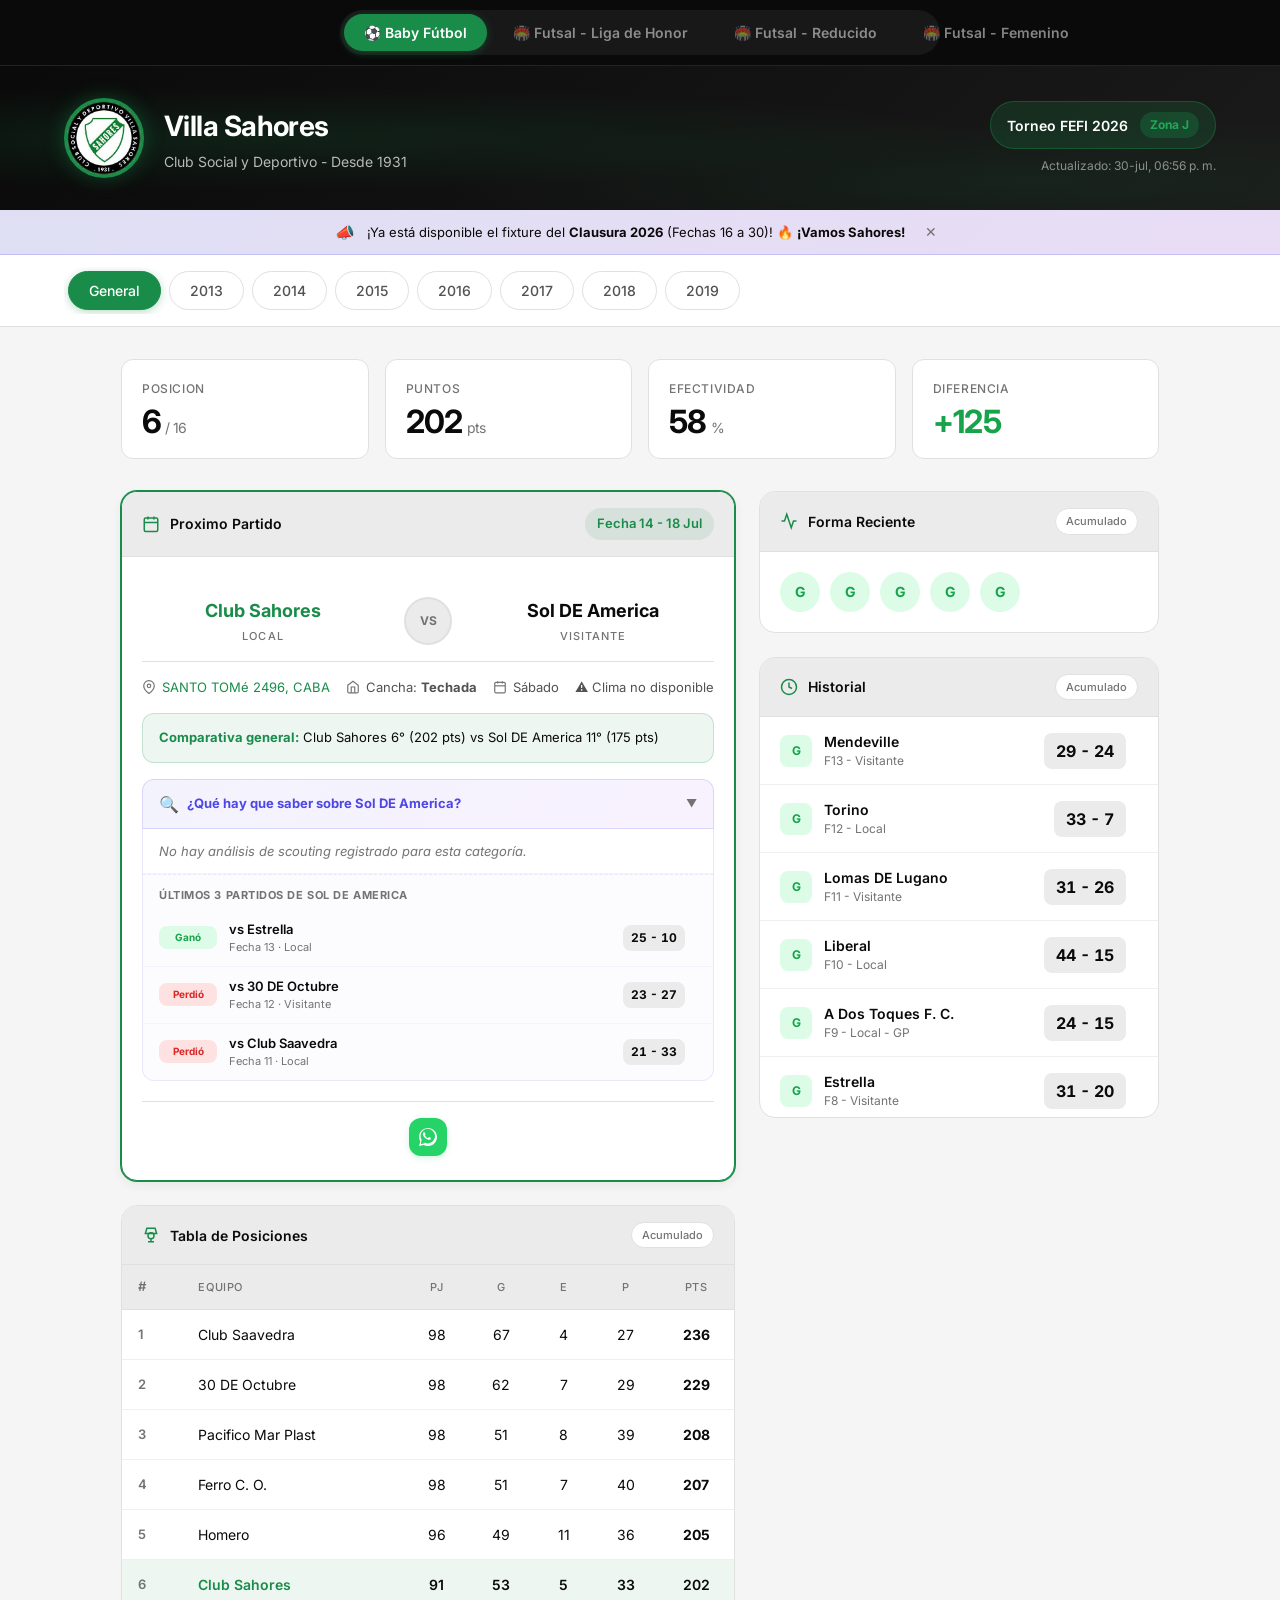
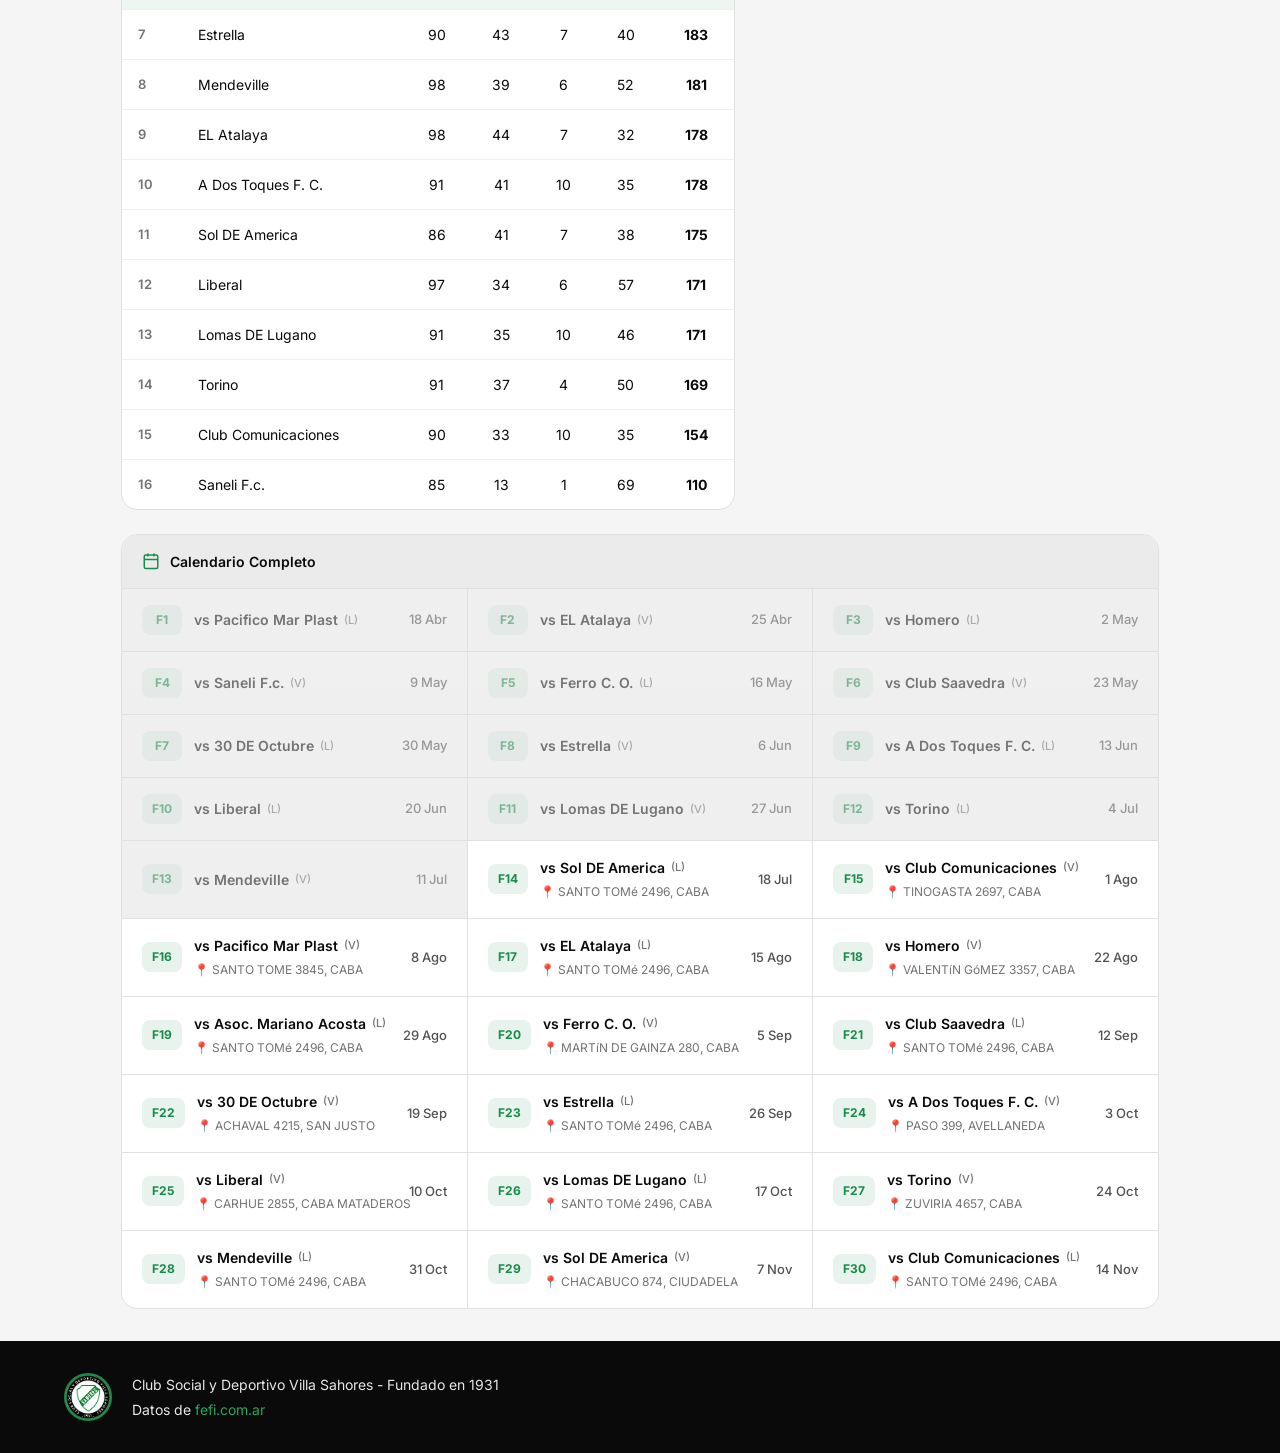
==== web/index.html @ 09b8126e "feat: banner de anuncio de fixture Clausura 2026 para FEFI Baby Futbol" ====
<!DOCTYPE html>
<html lang="es-AR">
<head>
  <meta charset="UTF-8">
  <meta name="viewport" content="width=device-width, initial-scale=1.0, viewport-fit=cover">
  <meta name="theme-color" content="#1a8c4a">
  <meta name="description" content="Dashboard del torneo FEFI 2026 - Club Social y Deportivo Villa Sahores, Zona J">
  <title>Villa Sahores - Dashboard Deportivo</title>

  <!-- PWA Manifest -->
  <link rel="manifest" href="manifest.json">

  <!-- iOS PWA (Apple) -->
  <meta name="apple-mobile-web-app-capable" content="yes">
  <meta name="apple-mobile-web-app-status-bar-style" content="default">
  <meta name="apple-mobile-web-app-title" content="Sahores">
  <link rel="apple-touch-icon" href="images/apple-touch-icon.png">
  <link rel="apple-touch-icon" sizes="180x180" href="images/apple-touch-icon.png">

  <!-- Android / General -->
  <link rel="icon" type="image/png" sizes="192x192" href="images/icon-192.png">
  <link rel="icon" type="image/png" sizes="512x512" href="images/icon-512.png">
  <link rel="shortcut icon" href="images/icon-192.png">

  <link rel="preconnect" href="https://fonts.googleapis.com">
  <link rel="preconnect" href="https://fonts.gstatic.com" crossorigin>
  <link href="https://fonts.googleapis.com/css2?family=Inter:wght@400;500;600;700&display=swap" rel="stylesheet">
  <link rel="stylesheet" href="styles.css">

  <!-- Google tag (gtag.js) -->
  <script async src="https://www.googletagmanager.com/gtag/js?id=G-KBW05P5Q7M"></script>
  <script>
    window.dataLayer = window.dataLayer || [];
    function gtag(){dataLayer.push(arguments);}
    gtag('js', new Date());
    gtag('config', 'G-KBW05P5Q7M');

    // Helper global para trackear eventos personalizados
    window.trackEvent = function(eventName, eventParams) {
      if (typeof gtag === "function") {
        gtag("event", eventName, eventParams);
      } else {
        console.log("Analytics event:", eventName, eventParams);
      }
    };
  </script>
</head>
<body>
  <!-- Sport Selector -->
  <nav class="sport-selector" id="sport-selector">
    <div class="container sport-selector-row">
      <button class="sport-btn active" data-sport="babyfutbol" id="sport-btn-babyfutbol">
        ⚽ Baby Fútbol
      </button>
      <button class="sport-btn" data-sport="futsal" id="sport-btn-futsal">
        🏟️ Futsal - Liga de Honor
      </button>
      <button class="sport-btn" data-sport="futsal-reducido" id="sport-btn-futsal-reducido">
        🏟️ Futsal - Reducido
      </button>
      <button class="sport-btn" data-sport="futsal-femenino" id="sport-btn-futsal-femenino">
        🏟️ Futsal - Femenino
      </button>
    </div>
  </nav>

  <!-- Hero Header -->
  <header class="hero">
    <div class="hero-bg"></div>
    <div class="container hero-content">
      <div class="hero-left">
        <img src="images/logo-sahores.jpeg" alt="Escudo Villa Sahores" class="club-logo">
        <div class="hero-text">
          <h1>Villa Sahores</h1>
          <p class="hero-subtitle" id="hero-subtitle">Club Social y Deportivo - Desde 1931</p>
        </div>
      </div>
      <div class="hero-right">
        <div class="tournament-badge" id="tournament-badge">
          <span class="badge-label" id="badge-label">Torneo FEFI 2026</span>
          <span class="badge-zona" id="badge-zona">Zona J</span>
        </div>
        <div class="updated" id="updated"></div>
      </div>
    </div>
  </header>

  <!-- FEFI Clausura Banner -->
  <div id="fefi-clausura-banner" class="clausura-banner" style="display: none;">
    <div class="container clausura-banner-content">
      <span class="clausura-banner-icon">📣</span>
      <span class="clausura-banner-text">¡Ya está disponible el fixture del <strong>Clausura 2026</strong> (Fechas 16 a 30)! 🔥 <strong>¡Vamos Sahores!</strong></span>
      <button class="clausura-banner-close" onclick="closeClausuraBanner()" aria-label="Cerrar aviso">✕</button>
    </div>
  </div>

  <!-- Sub Tournament Selector for Futsal Liga de Honor -->
  <div id="sub-tournament-container" class="sub-tournament-container" style="display: none;">
    <div class="container">
      <div class="sub-tournament-selector" id="sub-tournament-selector">
        <button class="sub-tab-btn active" data-sub="duelos">🏆 Torneo de Duelos</button>
        <button class="sub-tab-btn" data-sub="regular">📊 Fase Regular</button>
      </div>
    </div>
  </div>

  <!-- Navigation Tabs -->
  <nav class="nav-bar">
    <div class="container">
      <div class="cat-selector" id="cat-selector" role="tablist"></div>
    </div>
  </nav>

  <main class="container main-content">
    <!-- Stats Grid -->
    <section class="stats-grid" id="metrics"></section>

    <!-- Two Column Layout -->
    <div class="two-col">
      <!-- Left Column -->
      <div class="col-main">
        <!-- Proximo Partido -->
        <section class="card card-featured" id="next-match-section">
          <div class="card-header">
            <div class="card-title">
              <svg class="icon" viewBox="0 0 24 24" fill="none" stroke="currentColor" stroke-width="2">
                <rect x="3" y="4" width="18" height="18" rx="2" ry="2"></rect>
                <line x1="16" y1="2" x2="16" y2="6"></line>
                <line x1="8" y1="2" x2="8" y2="6"></line>
                <line x1="3" y1="10" x2="21" y2="10"></line>
              </svg>
              <span>Proximo Partido</span>
            </div>
            <span class="card-badge" id="next-match-date"></span>
          </div>
          <div class="match-content">
            <div class="match-teams" id="next-match-teams"></div>
            <div class="match-meta" id="next-match-meta"></div>
            <div class="match-prediction" id="next-match-prediction"></div>
            <div class="match-scouting" id="next-match-scouting"></div>
            <div class="match-actions" id="next-match-actions"></div>
          </div>
        </section>

        <!-- Tabla de Posiciones -->
        <section class="card">
          <div class="card-header">
            <div class="card-title">
              <svg class="icon" viewBox="0 0 24 24" fill="none" stroke="currentColor" stroke-width="2">
                <path d="M8 21h8M12 17v4M6.5 3h11l2 7h-15l2-7z"></path>
                <circle cx="12" cy="13" r="4"></circle>
              </svg>
              <span>Tabla de Posiciones</span>
            </div>
            <span class="card-tag" id="table-cat-tag"></span>
          </div>
          <div class="table-wrapper">
            <table class="standings" id="standings"></table>
          </div>
        </section>

        <!-- Estadísticas de Goleadores y Tarjetas -->
        <section class="card" id="futsal-stats-card" style="display: none;">
          <div class="card-header">
            <div class="card-title">
              <svg class="icon" viewBox="0 0 24 24" fill="none" stroke="currentColor" stroke-width="2">
                <circle cx="12" cy="8" r="7"></circle>
                <path d="M5.5 21l3-8 7 8"></path>
              </svg>
              <span>Estadísticas de Jugadores</span>
            </div>
            <span class="card-tag" id="futsal-stats-cat-tag"></span>
          </div>
          <div class="table-wrapper">
            <table class="standings" id="futsal-stats-table"></table>
          </div>
        </section>
      </div>

      <!-- Right Column -->
      <div class="col-side">
        <!-- Forma Reciente -->
        <section class="card">
          <div class="card-header">
            <div class="card-title">
              <svg class="icon" viewBox="0 0 24 24" fill="none" stroke="currentColor" stroke-width="2">
                <polyline points="22 12 18 12 15 21 9 3 6 12 2 12"></polyline>
              </svg>
              <span>Forma Reciente</span>
            </div>
            <span class="card-tag" id="form-cat-tag"></span>
          </div>
          <div class="form-row" id="form-row"></div>
        </section>

        <!-- Historial -->
        <section class="card">
          <div class="card-header">
            <div class="card-title">
              <svg class="icon" viewBox="0 0 24 24" fill="none" stroke="currentColor" stroke-width="2">
                <circle cx="12" cy="12" r="10"></circle>
                <polyline points="12 6 12 12 16 14"></polyline>
              </svg>
              <span>Historial</span>
            </div>
            <span class="card-tag" id="history-cat-tag"></span>
          </div>
          <div class="history-list" id="history-list"></div>
        </section>
      </div>
    </div>

    <!-- Calendario Full Width -->
    <section class="card">
      <div class="card-header">
        <div class="card-title">
          <svg class="icon" viewBox="0 0 24 24" fill="none" stroke="currentColor" stroke-width="2">
            <rect x="3" y="4" width="18" height="18" rx="2" ry="2"></rect>
            <line x1="16" y1="2" x2="16" y2="6"></line>
            <line x1="8" y1="2" x2="8" y2="6"></line>
            <line x1="3" y1="10" x2="21" y2="10"></line>
          </svg>
          <span>Calendario Completo</span>
        </div>
      </div>
      <div class="schedule-grid" id="schedule"></div>
    </section>
  </main>

  <footer>
    <div class="container">
      <div class="footer-content">
        <img src="images/logo-sahores.jpeg" alt="Villa Sahores" class="footer-logo">
        <div class="footer-text">
          <p>Club Social y Deportivo Villa Sahores - Fundado en 1931</p>
          <p class="footer-credits" id="footer-credits">Datos de <a href="https://fefi.com.ar/2026-torneo-anual-baby-futbol/j/" target="_blank" rel="noopener">fefi.com.ar</a></p>
        </div>
      </div>
    </div>
  </footer>

  <script src="weather.js?v=5"></script>
  <script src="share.js?v=5"></script>
  <script src="futsal_stats.js?v=5"></script>
  <script src="futsal.js?v=5"></script>
  <script src="futsal_reducido.js?v=5"></script>
  <script src="futsal_femenino.js?v=5"></script>
  <script src="app.js?v=5"></script>

  <!-- Service Worker para PWA -->
  <script>
    if ('serviceWorker' in navigator) {
      window.addEventListener('load', function() {
        // Register sw.js with a cache buster parameter to force the browser to check for changes
        navigator.serviceWorker.register('/sw.js?v=5').then(function(reg) {
          console.log('✅ Service Worker registrado:', reg.scope);
        }).catch(function(err) {
          console.log('⚠️ Service Worker error:', err);
        });
      });
    }
  </script>
</body>
</html>
---- web/styles.css ----
/* ==========================================
   Villa Sahores - FEFI Dashboard
   Modern Design System
   ========================================== */

/* CSS Variables */
:root {
  /* Brand Colors */
  --brand-green: #1a8c4a;
  --brand-green-light: #22a85a;
  --brand-green-dark: #14683a;
  --brand-black: #0a0a0a;
  
  /* Light Theme */
  --bg: #f5f5f5;
  --bg-alt: #ebebeb;
  --surface: #ffffff;
  --surface-elevated: #ffffff;
  --border: #e0e0e0;
  --border-light: #f0f0f0;
  
  --text: #0a0a0a;
  --text-secondary: #525252;
  --text-muted: #737373;
  --text-on-brand: #ffffff;
  
  /* Semantic Colors */
  --success: #16a34a;
  --success-bg: #dcfce7;
  --warning: #ca8a04;
  --warning-bg: #fef9c3;
  --danger: #dc2626;
  --danger-bg: #fee2e2;
  
  /* Effects */
  --shadow-sm: 0 1px 2px rgba(0,0,0,0.04);
  --shadow-md: 0 4px 12px rgba(0,0,0,0.06);
  --shadow-lg: 0 8px 24px rgba(0,0,0,0.08);
  --radius-sm: 8px;
  --radius-md: 12px;
  --radius-lg: 16px;
  --radius-full: 9999px;
  
  /* Transitions */
  --transition-fast: 150ms ease;
  --transition-base: 200ms ease;
}

@media (prefers-color-scheme: dark) {
  :root {
    --bg: #0a0a0a;
    --bg-alt: #171717;
    --surface: #171717;
    --surface-elevated: #1f1f1f;
    --border: #262626;
    --border-light: #1f1f1f;
    
    --text: #fafafa;
    --text-secondary: #a3a3a3;
    --text-muted: #737373;
    
    --success-bg: rgba(22, 163, 74, 0.15);
    --warning-bg: rgba(202, 138, 4, 0.15);
    --danger-bg: rgba(220, 38, 38, 0.15);
    
    --shadow-sm: 0 1px 2px rgba(0,0,0,0.2);
    --shadow-md: 0 4px 12px rgba(0,0,0,0.3);
    --shadow-lg: 0 8px 24px rgba(0,0,0,0.4);
  }
}

/* Reset */
*, *::before, *::after {
  box-sizing: border-box;
  margin: 0;
  padding: 0;
}

/* Base */
html {
  font-family: 'Inter', -apple-system, BlinkMacSystemFont, 'Segoe UI', system-ui, sans-serif;
  background: var(--bg);
  color: var(--text);
  -webkit-font-smoothing: antialiased;
  -moz-osx-font-smoothing: grayscale;
  line-height: 1.5;
  scroll-behavior: smooth;
}

body {
  min-height: 100vh;
  display: flex;
  flex-direction: column;
}

.container {
  max-width: 1200px;
  margin: 0 auto;
  padding: 0 24px;
}

a {
  color: var(--brand-green);
  text-decoration: none;
  transition: color var(--transition-fast);
}

a:hover {
  color: var(--brand-green-light);
}

/* Sport Selector */
.sport-selector {
  background: var(--brand-black);
  border-bottom: 1px solid rgba(255, 255, 255, 0.1);
  padding: 10px 0;
  padding-top: calc(10px + env(safe-area-inset-top, 0px));
  overflow-x: auto;
  -webkit-overflow-scrolling: touch;
  scrollbar-width: none;
}

.sport-selector::-webkit-scrollbar {
  display: none;
}

.sport-selector-row {
  display: flex;
  gap: 6px;
  background: rgba(255, 255, 255, 0.06);
  border-radius: var(--radius-full);
  padding: 4px;
  max-width: 600px;
  width: fit-content;
  min-width: 0;
}

.sport-btn {
  flex: 1 0 auto;
  padding: 10px 20px;
  font-size: 14px;
  font-weight: 600;
  font-family: inherit;
  background: transparent;
  border: none;
  border-radius: var(--radius-full);
  cursor: pointer;
  color: rgba(255, 255, 255, 0.5);
  transition: all var(--transition-base);
  white-space: nowrap;
}

.sport-btn:hover {
  color: rgba(255, 255, 255, 0.8);
}

.sport-btn.active {
  background: var(--brand-green);
  color: white;
  box-shadow: 0 2px 8px rgba(26, 140, 74, 0.4);
}

@media (max-width: 600px) {
  .sport-selector {
    padding: 12px 0;
  }

  .sport-selector-row {
    max-width: none;
    width: 100%;
    display: grid;
    grid-template-columns: 1fr 1fr;
    border-radius: var(--radius-md);
    gap: 6px;
  }

  .sport-btn {
    padding: 10px 8px;
    font-size: 11px;
    white-space: normal;
    text-align: center;
    border-radius: var(--radius-md);
    display: flex;
    align-items: center;
    justify-content: center;
  }
}

/* Utility: hide on mobile */
.hide-mobile { }
@media (max-width: 480px) {
  .hide-mobile { display: none; }
}

/* Hero Header */
.hero {
  position: relative;
  background: linear-gradient(135deg, var(--brand-black) 0%, #1a1a1a 100%);
  padding: 32px 0;
  overflow: hidden;
}

.hero-bg {
  position: absolute;
  inset: 0;
  background: 
    radial-gradient(ellipse at 20% 50%, rgba(26, 140, 74, 0.15) 0%, transparent 50%),
    radial-gradient(ellipse at 80% 80%, rgba(26, 140, 74, 0.1) 0%, transparent 40%);
  pointer-events: none;
}

.hero-content {
  position: relative;
  display: flex;
  align-items: center;
  justify-content: space-between;
  gap: 24px;
  flex-wrap: wrap;
}

.hero-left {
  display: flex;
  align-items: center;
  gap: 20px;
}

.club-logo {
  width: 80px;
  height: 80px;
  border-radius: 50%;
  object-fit: cover;
  border: 3px solid var(--brand-green);
  box-shadow: 0 0 20px rgba(26, 140, 74, 0.4);
}

.hero-text h1 {
  font-size: 28px;
  font-weight: 700;
  color: white;
  letter-spacing: -0.02em;
}

.hero-subtitle {
  font-size: 14px;
  color: rgba(255, 255, 255, 0.7);
  margin-top: 4px;
}

.hero-right {
  display: flex;
  flex-direction: column;
  align-items: flex-end;
  gap: 8px;
}

.tournament-badge {
  display: flex;
  align-items: center;
  gap: 12px;
  background: rgba(26, 140, 74, 0.2);
  border: 1px solid rgba(26, 140, 74, 0.4);
  padding: 10px 16px;
  border-radius: var(--radius-full);
}

.badge-label {
  font-size: 14px;
  font-weight: 600;
  color: white;
}

.badge-zona {
  font-size: 12px;
  font-weight: 700;
  color: var(--brand-green-light);
  background: rgba(26, 140, 74, 0.3);
  padding: 4px 10px;
  border-radius: var(--radius-full);
}

.updated {
  font-size: 12px;
  color: rgba(255, 255, 255, 0.5);
}

/* Navigation Bar */
.nav-bar {
  position: sticky;
  top: 0;
  z-index: 100;
  background: var(--surface);
  border-bottom: 1px solid var(--border);
  padding: 12px 0;
  padding-top: calc(12px + env(safe-area-inset-top, 0px));
  backdrop-filter: blur(12px);
}

.cat-selector {
  display: flex;
  gap: 8px;
  overflow-x: auto;
  scrollbar-width: none;
  -webkit-overflow-scrolling: touch;
  padding: 4px;
}

.cat-selector::-webkit-scrollbar {
  display: none;
}

.cat-btn {
  padding: 10px 20px;
  font-size: 14px;
  font-weight: 500;
  font-family: inherit;
  background: transparent;
  border: 1px solid var(--border);
  border-radius: var(--radius-full);
  cursor: pointer;
  color: var(--text-secondary);
  white-space: nowrap;
  transition: all var(--transition-fast);
}

.cat-btn:hover {
  background: var(--bg-alt);
  color: var(--text);
  border-color: var(--text-muted);
}

.cat-btn.active {
  background: var(--brand-green);
  color: white;
  border-color: var(--brand-green);
  box-shadow: 0 2px 8px rgba(26, 140, 74, 0.3);
}

/* Main Content */
.main-content {
  flex: 1;
  padding: 32px 24px;
}

/* Stats Grid */
.stats-grid {
  display: grid;
  grid-template-columns: repeat(4, 1fr);
  gap: 16px;
  margin-bottom: 32px;
}

.stat-card {
  background: var(--surface);
  border: 1px solid var(--border);
  border-radius: var(--radius-md);
  padding: 20px;
  position: relative;
  overflow: hidden;
  transition: all var(--transition-base);
}

.stat-card:hover {
  border-color: var(--brand-green);
  box-shadow: var(--shadow-md);
}

.stat-card::before {
  content: '';
  position: absolute;
  top: 0;
  left: 0;
  width: 4px;
  height: 100%;
  background: var(--brand-green);
  opacity: 0;
  transition: opacity var(--transition-fast);
}

.stat-card:hover::before {
  opacity: 1;
}

.stat-label {
  font-size: 12px;
  font-weight: 500;
  color: var(--text-muted);
  text-transform: uppercase;
  letter-spacing: 0.05em;
  margin-bottom: 8px;
}

.stat-value {
  font-size: 32px;
  font-weight: 700;
  color: var(--text);
  letter-spacing: -0.02em;
  line-height: 1;
}

.stat-sub {
  font-size: 14px;
  font-weight: 400;
  color: var(--text-muted);
  margin-left: 4px;
}

.stat-value.positive { color: var(--success); }
.stat-value.negative { color: var(--danger); }

/* Two Column Layout */
.two-col {
  display: grid;
  grid-template-columns: 1fr 400px;
  gap: 24px;
  margin-bottom: 24px;
}

.col-main {
  display: flex;
  flex-direction: column;
  gap: 24px;
}

.col-side {
  display: flex;
  flex-direction: column;
  gap: 24px;
}

/* Cards */
.card {
  background: var(--surface);
  border: 1px solid var(--border);
  border-radius: var(--radius-lg);
  overflow: hidden;
}

.card-featured {
  border-color: var(--brand-green);
  box-shadow: 0 0 0 1px var(--brand-green), var(--shadow-md);
}

.card-header {
  display: flex;
  align-items: center;
  justify-content: space-between;
  padding: 16px 20px;
  border-bottom: 1px solid var(--border);
  background: var(--bg-alt);
}

.card-title {
  display: flex;
  align-items: center;
  gap: 10px;
  font-size: 14px;
  font-weight: 600;
  color: var(--text);
}

.icon {
  width: 18px;
  height: 18px;
  color: var(--brand-green);
}

.card-badge {
  font-size: 13px;
  font-weight: 600;
  color: var(--brand-green);
  background: rgba(26, 140, 74, 0.1);
  padding: 6px 12px;
  border-radius: var(--radius-full);
}

.card-tag {
  font-size: 11px;
  font-weight: 500;
  color: var(--text-muted);
  background: var(--surface);
  border: 1px solid var(--border);
  padding: 4px 10px;
  border-radius: var(--radius-full);
}

/* Match Content */
.match-content {
  padding: 24px 20px;
}

.match-teams {
  display: grid;
  grid-template-columns: 1fr auto 1fr;
  align-items: center;
  gap: 20px;
  padding: 16px 0;
}

.team-block {
  text-align: center;
}

.team-name {
  font-size: 18px;
  font-weight: 700;
  color: var(--text);
  margin-bottom: 4px;
}

.team-name.highlight {
  color: var(--brand-green);
}

.team-condition {
  font-size: 11px;
  font-weight: 500;
  color: var(--text-muted);
  text-transform: uppercase;
  letter-spacing: 0.1em;
}

.vs-badge {
  width: 48px;
  height: 48px;
  display: flex;
  align-items: center;
  justify-content: center;
  background: var(--bg-alt);
  border: 2px solid var(--border);
  border-radius: 50%;
  font-size: 12px;
  font-weight: 700;
  color: var(--text-muted);
}

.match-meta {
  display: flex;
  flex-wrap: wrap;
  gap: 16px;
  padding-top: 16px;
  border-top: 1px solid var(--border);
  font-size: 13px;
  color: var(--text-secondary);
}

.match-meta-item {
  display: inline-flex;
  align-items: center;
  gap: 6px;
}

.match-meta-item svg {
  width: 14px;
  height: 14px;
  color: var(--text-muted);
}

.match-prediction {
  margin-top: 16px;
  padding: 14px 16px;
  background: rgba(26, 140, 74, 0.08);
  border: 1px solid rgba(26, 140, 74, 0.2);
  border-radius: var(--radius-md);
  font-size: 13px;
  color: var(--text);
}

.match-prediction strong {
  color: var(--brand-green);
}

/* Scouting Section */
.match-scouting {
  margin-top: 16px;
}

.match-scouting:empty {
  display: none;
}

.scouting-header {
  display: flex;
  align-items: center;
  gap: 8px;
  padding: 12px 16px;
  background: linear-gradient(135deg, rgba(99, 102, 241, 0.08) 0%, rgba(168, 85, 247, 0.08) 100%);
  border: 1px solid rgba(99, 102, 241, 0.2);
  border-radius: var(--radius-md) var(--radius-md) 0 0;
  font-size: 13px;
  font-weight: 700;
  color: #6366f1;
  cursor: pointer;
  transition: all var(--transition-base);
}

@media (prefers-color-scheme: light) {
  .scouting-header {
    color: #4f46e5;
  }
}

.scouting-header:hover {
  background: linear-gradient(135deg, rgba(99, 102, 241, 0.12) 0%, rgba(168, 85, 247, 0.12) 100%);
}

.scouting-header .scouting-icon {
  font-size: 16px;
}

.scouting-header .scouting-toggle {
  margin-left: auto;
  font-size: 11px;
  color: var(--text-muted);
  font-weight: 500;
}

.scouting-list {
  border: 1px solid rgba(99, 102, 241, 0.15);
  border-top: none;
  border-radius: 0 0 var(--radius-md) var(--radius-md);
  overflow: hidden;
  max-height: 2000px;
  transition: max-height 0.4s ease, opacity 0.3s ease;
  opacity: 1;
}

.scouting-item {
  padding: 12px 16px;
  border-bottom: 1px solid rgba(99, 102, 241, 0.08);
  transition: background var(--transition-fast);
}

.scouting-item:last-child {
  border-bottom: none;
}

.scouting-item:hover {
  background: rgba(99, 102, 241, 0.04);
}

.scouting-cat-label {
  display: inline-block;
  font-size: 11px;
  font-weight: 700;
  text-transform: uppercase;
  letter-spacing: 0.04em;
  color: #a855f7;
  background: rgba(168, 85, 247, 0.1);
  padding: 2px 8px;
  border-radius: var(--radius-full);
  margin-bottom: 6px;
}

.scouting-text {
  font-size: 13px;
  line-height: 1.6;
  color: var(--text-secondary);
}

.scouting-empty {
  padding: 16px;
  text-align: center;
  font-size: 12px;
  color: var(--text-muted);
}

.scouting-list.collapsed {
  max-height: 0;
  opacity: 0;
}

/* Form Row */
.form-row {
  display: flex;
  gap: 10px;
  padding: 20px;
  flex-wrap: wrap;
}

.form-pill {
  width: 40px;
  height: 40px;
  border-radius: 50%;
  display: inline-flex;
  align-items: center;
  justify-content: center;
  font-size: 14px;
  font-weight: 700;
  transition: transform var(--transition-fast);
}

.form-pill:hover {
  transform: scale(1.1);
}

.form-pill.W {
  background: var(--success-bg);
  color: var(--success);
}

.form-pill.D {
  background: var(--warning-bg);
  color: var(--warning);
}

.form-pill.L {
  background: var(--danger-bg);
  color: var(--danger);
}

.form-empty {
  padding: 20px;
  font-size: 13px;
  color: var(--text-muted);
  text-align: center;
}

/* Standings Table */
.table-wrapper {
  overflow-x: auto;
}

.standings {
  width: 100%;
  border-collapse: collapse;
  font-size: 14px;
}

.standings th {
  text-align: left;
  padding: 12px 16px;
  font-weight: 500;
  color: var(--text-muted);
  background: var(--bg-alt);
  border-bottom: 1px solid var(--border);
  font-size: 11px;
  text-transform: uppercase;
  letter-spacing: 0.05em;
}

.standings th.center {
  text-align: center;
}

.standings td {
  padding: 14px 16px;
  border-bottom: 1px solid var(--border-light);
  transition: background var(--transition-fast);
}

.standings td.center {
  text-align: center;
}

.standings tbody tr:hover {
  background: var(--bg-alt);
}

.standings tr:last-child td {
  border-bottom: none;
}

.standings tr.highlight {
  background: rgba(26, 140, 74, 0.08);
}

.standings tr.highlight:hover {
  background: rgba(26, 140, 74, 0.12);
}

.standings tr.highlight td {
  font-weight: 600;
}

.standings tr.highlight .team-col {
  color: var(--brand-green);
}

.standings .pts {
  font-weight: 700;
  color: var(--text);
}

.standings .pos {
  color: var(--text-muted);
  font-size: 13px;
  font-weight: 600;
}

.team-col {
  display: flex;
  align-items: center;
  gap: 8px;
}

/* History List */
.history-list {
  display: flex;
  flex-direction: column;
  max-height: 400px;
  overflow-y: auto;
}

.history-item {
  display: grid;
  grid-template-columns: auto 1fr auto auto;
  align-items: center;
  gap: 12px;
  padding: 14px 20px;
  border-bottom: 1px solid var(--border-light);
  transition: background var(--transition-fast);
}

.history-item:hover {
  background: var(--bg-alt);
}

.history-item:last-child {
  border-bottom: none;
}

.history-result {
  width: 32px;
  height: 32px;
  border-radius: var(--radius-sm);
  font-size: 12px;
  font-weight: 700;
  display: inline-flex;
  align-items: center;
  justify-content: center;
}

.history-result.W {
  background: var(--success-bg);
  color: var(--success);
}

.history-result.D {
  background: var(--warning-bg);
  color: var(--warning);
}

.history-result.L {
  background: var(--danger-bg);
  color: var(--danger);
}

.history-rival {
  display: flex;
  flex-direction: column;
  min-width: 0;
}

.history-rival-name {
  font-weight: 600;
  font-size: 14px;
  white-space: nowrap;
  overflow: hidden;
  text-overflow: ellipsis;
}

.history-rival-meta {
  font-size: 12px;
  color: var(--text-muted);
}

.history-score {
  font-variant-numeric: tabular-nums;
  font-weight: 700;
  font-size: 16px;
  white-space: nowrap;
  background: var(--bg-alt);
  padding: 6px 12px;
  border-radius: var(--radius-sm);
}

/* Schedule Grid */
.schedule-grid {
  display: grid;
  grid-template-columns: repeat(auto-fill, minmax(280px, 1fr));
  gap: 1px;
  background: var(--border);
}

.schedule-item {
  display: flex;
  align-items: center;
  gap: 12px;
  padding: 16px 20px;
  background: var(--surface);
  transition: background var(--transition-fast);
}

.schedule-item:hover {
  background: var(--bg-alt);
}

.schedule-item.played {
  opacity: 0.5;
}

.schedule-num {
  font-weight: 700;
  font-size: 12px;
  color: var(--brand-green);
  background: rgba(26, 140, 74, 0.1);
  padding: 6px 10px;
  border-radius: var(--radius-sm);
  min-width: 40px;
  text-align: center;
}

.schedule-info {
  flex: 1;
  min-width: 0;
}

.schedule-rival {
  font-weight: 600;
  font-size: 14px;
  display: flex;
  align-items: center;
  gap: 6px;
}

.schedule-condition {
  font-size: 11px;
  font-weight: 500;
  color: var(--text-muted);
}

.schedule-address {
  font-size: 12px;
  color: var(--text-muted);
  margin-top: 4px;
  white-space: nowrap;
  overflow: hidden;
  text-overflow: ellipsis;
}

.schedule-date {
  color: var(--text-secondary);
  font-size: 13px;
  font-weight: 500;
  white-space: nowrap;
}

/* Footer */
footer {
  background: var(--brand-black);
  padding: 32px 0;
  margin-top: auto;
}

.footer-content {
  display: flex;
  align-items: center;
  gap: 20px;
}

.footer-logo {
  width: 48px;
  height: 48px;
  border-radius: 50%;
  object-fit: cover;
  border: 2px solid var(--brand-green);
}

.footer-text p {
  font-size: 14px;
  color: rgba(255, 255, 255, 0.9);
}

.footer-credits {
  font-size: 12px;
  color: rgba(255, 255, 255, 0.5);
  margin-top: 4px;
}

.footer-credits a {
  color: var(--brand-green-light);
}

/* Loading State */
.loading {
  text-align: center;
  padding: 60px 20px;
  color: var(--text-muted);
}

/* Responsive */
@media (max-width: 1024px) {
  .two-col {
    grid-template-columns: 1fr;
  }
  
  .col-side {
    display: grid;
    grid-template-columns: repeat(2, 1fr);
  }
}

@media (max-width: 768px) {
  .stats-grid {
    grid-template-columns: repeat(2, 1fr);
  }
  
  .col-side {
    grid-template-columns: 1fr;
  }
  
  .hero-content {
    flex-direction: column;
    align-items: flex-start;
  }
  
  .hero-right {
    align-items: flex-start;
  }
  
  .container {
    padding: 0 16px;
  }
  
  .main-content {
    padding: 24px 16px;
  }
}

@media (max-width: 480px) {
  .stats-grid {
    grid-template-columns: 1fr 1fr;
    gap: 12px;
  }
  
  .stat-card {
    padding: 16px;
  }
  
  .stat-value {
    font-size: 24px;
  }
  
  .hero-text h1 {
    font-size: 22px;
  }
  
  .club-logo {
    width: 64px;
    height: 64px;
  }
  
  .match-teams {
    gap: 12px;
  }
  
  .team-name {
    font-size: 15px;
  }
  
  .standings th,
  .standings td {
    padding: 10px 12px;
    font-size: 13px;
  }
  
  .footer-content {
    flex-direction: column;
    text-align: center;
  }
}

/* Futsal Extras */
.location-link {
  color: var(--brand-green-light);
  text-decoration: none;
  font-size: 14px;
  display: inline-flex;
  align-items: center;
  gap: 6px;
  transition: opacity 0.2s;
}

.location-link:hover {
  opacity: 0.8;
  text-decoration: underline;
}

.history-score-wrap {
  display: flex;
  flex-direction: column;
  align-items: flex-end;
  gap: 4px;
}

.btn-planilla {
  background: var(--bg-alt);
  color: var(--text-secondary);
  font-size: 11px;
  padding: 4px 8px;
  border-radius: 4px;
  text-decoration: none;
  border: 1px solid var(--border-color);
  transition: all 0.2s;
}

.btn-planilla:hover {
  background: var(--border-color);
  color: var(--text-primary);
}

.schedule-venue {
  font-size: 11px;
  color: var(--text-muted);
  margin-top: 2px;
}

/* Match actions / Compartir */
.match-actions {
  margin-top: 20px;
  padding-top: 16px;
  border-top: 1px solid var(--border);
  display: flex;
  justify-content: center;
}
.share-actions-wrapper {
  display: flex;
  align-items: center;
  gap: 10px;
  position: relative;
}
.btn-share-main {
  background: var(--brand-green);
  color: white;
  border: none;
  padding: 10px 16px;
  font-size: 13px;
  font-weight: 600;
  border-radius: var(--radius-md);
  cursor: pointer;
  display: inline-flex;
  align-items: center;
  gap: 8px;
  transition: all var(--transition-fast);
  box-shadow: 0 2px 6px rgba(26, 140, 74, 0.2);
}
.btn-share-main:hover {
  background: #15733c;
  transform: translateY(-1px);
  box-shadow: 0 4px 12px rgba(26, 140, 74, 0.3);
}
.btn-share-social {
  width: 38px;
  height: 38px;
  border-radius: var(--radius-md);
  display: inline-flex;
  align-items: center;
  justify-content: center;
  transition: all var(--transition-fast);
  color: white;
  text-decoration: none;
}
.btn-share-social.whatsapp {
  background: #25D366;
  box-shadow: 0 2px 6px rgba(37, 211, 102, 0.2);
}
.btn-share-social.whatsapp:hover {
  background: #128C7E;
  transform: translateY(-1px);
  box-shadow: 0 4px 12px rgba(37, 211, 102, 0.3);
}
.btn-share-social.telegram {
  background: #0088cc;
  box-shadow: 0 2px 6px rgba(0, 136, 204, 0.2);
}
.btn-share-social.telegram:hover {
  background: #006699;
  transform: translateY(-1px);
  box-shadow: 0 4px 12px rgba(0, 136, 204, 0.3);
}
.icon-share { width: 16px; height: 16px; }
.icon-social { width: 18px; height: 18px; }
.share-toast {
  position: absolute;
  bottom: 120%;
  left: 50%;
  transform: translateX(-50%) translateY(10px);
  background: var(--brand-black);
  color: white;
  padding: 8px 16px;
  border-radius: var(--radius-md);
  font-size: 12px;
  font-weight: 500;
  white-space: nowrap;
  opacity: 0;
  pointer-events: none;
  transition: all 0.3s cubic-bezier(0.175, 0.885, 0.32, 1.275);
  box-shadow: var(--shadow-lg);
  border: 1px solid var(--border);
}
.share-toast.show {
  opacity: 1;
  transform: translateX(-50%) translateY(0);
}

.btn-share-social.google-calendar {
  background: #4285F4;
  box-shadow: 0 2px 6px rgba(66, 133, 244, 0.2);
}
.btn-share-social.google-calendar:hover {
  background: #357ae8;
  transform: translateY(-1px);
  box-shadow: 0 4px 12px rgba(66, 133, 244, 0.3);
}

.btn-share-social.instagram {
  background: radial-gradient(circle at 30% 107%, #fdf497 0%, #fdf497 5%, #fd5949 45%, #d6249f 60%, #285AEB 90%);
  box-shadow: 0 2px 6px rgba(214, 36, 159, 0.2);
  border: none;
  cursor: pointer;
}
.btn-share-social.instagram:hover {
  transform: translateY(-1px);
  box-shadow: 0 4px 12px rgba(214, 36, 159, 0.3);
  filter: brightness(1.1);
}

/* Futsal Statistics & Leaderboard Styles */
#futsal-stats-card {
  margin-top: 24px;
}

#futsal-stats-table th.center,
#futsal-stats-table td.center {
  text-align: center;
}

#futsal-stats-table tr:hover {
  background: var(--bg-alt);
}

/* Ver Ficha button in history sidebar */
.history-ficha-btns {
  display: flex;
  align-items: center;
  margin-left: auto;
  padding-left: 8px;
}

.btn-ver-ficha {
  display: inline-flex;
  align-items: center;
  gap: 4px;
  background: rgba(26, 140, 74, 0.12);
  color: var(--brand-green-light);
  font-size: 11px;
  font-weight: 600;
  padding: 4px 10px;
  border-radius: var(--radius-sm);
  text-decoration: none;
  border: 1px solid rgba(26, 140, 74, 0.25);
  transition: all 0.2s;
  white-space: nowrap;
}

.btn-ver-ficha:hover {
  background: rgba(26, 140, 74, 0.25);
  color: #fff;
  transform: translateY(-1px);
  box-shadow: 0 2px 8px rgba(26, 140, 74, 0.15);
}

.details-empty-msg,
.details-empty {
  font-size: 12px;
  color: var(--text-muted);
  font-style: italic;
  padding: 4px 0;
}

/* Scouting Recent Matches */
.scouting-matches-title {
  padding: 12px 16px 6px 16px;
  font-size: 11px;
  font-weight: 700;
  text-transform: uppercase;
  letter-spacing: 0.05em;
  color: var(--text-muted);
  border-top: 1px dashed rgba(99, 102, 241, 0.15);
  background: rgba(99, 102, 241, 0.02);
}

.scouting-match-item {
  display: grid;
  grid-template-columns: auto 1fr auto auto;
  align-items: center;
  gap: 12px;
  padding: 10px 16px;
  border-bottom: 1px solid rgba(99, 102, 241, 0.05);
  background: rgba(99, 102, 241, 0.02);
  font-size: 13px;
}

.scouting-match-item:last-child {
  border-bottom: none;
}

.scouting-match-item:hover {
  background: rgba(99, 102, 241, 0.05);
}

.scouting-match-badge {
  padding: 4px 8px;
  min-width: 58px;
  border-radius: var(--radius-sm);
  font-size: 10px;
  font-weight: 700;
  display: inline-flex;
  align-items: center;
  justify-content: center;
  text-align: center;
}

.scouting-match-badge.W {
  background: var(--success-bg);
  color: var(--success);
}

.scouting-match-badge.D {
  background: var(--warning-bg);
  color: var(--warning);
}

.scouting-match-badge.L {
  background: var(--danger-bg);
  color: var(--danger);
}

.scouting-match-info {
  display: flex;
  flex-direction: column;
  min-width: 0;
}

.scouting-match-rival {
  font-weight: 600;
  color: var(--text);
  white-space: nowrap;
  overflow: hidden;
  text-overflow: ellipsis;
}

.scouting-match-meta {
  font-size: 11px;
  color: var(--text-muted);
}

.scouting-match-score {
  font-variant-numeric: tabular-nums;
  font-weight: 700;
  background: var(--bg-alt);
  padding: 4px 8px;
  border-radius: var(--radius-sm);
  color: var(--text);
  font-size: 12px;
}

/* Sub Tournament Selector for Futsal */
.sub-tournament-container {
  background: var(--brand-black);
  border-bottom: 1px solid var(--border-light);
  padding: 12px 0;
  transition: all var(--transition-normal);
}

.sub-tournament-selector {
  display: flex;
  gap: 12px;
  justify-content: center;
}

.sub-tab-btn {
  background: rgba(255, 255, 255, 0.04);
  border: 1px solid rgba(255, 255, 255, 0.08);
  color: var(--text-secondary);
  font-size: 13px;
  font-weight: 600;
  padding: 8px 18px;
  border-radius: var(--radius-md);
  cursor: pointer;
  display: inline-flex;
  align-items: center;
  gap: 6px;
  transition: all var(--transition-fast);
}

.sub-tab-btn:hover {
  background: rgba(255, 255, 255, 0.08);
  color: var(--text);
  transform: translateY(-1px);
}

.sub-tab-btn.active {
  background: rgba(26, 140, 74, 0.15);
  border-color: var(--brand-green);
  color: var(--brand-green-light);
  box-shadow: 0 0 12px rgba(26, 140, 74, 0.15);
}

/* FEFI Clausura Announcement Banner */
.clausura-banner {
  background: linear-gradient(135deg, rgba(99, 102, 241, 0.15), rgba(168, 85, 247, 0.15));
  border-bottom: 1px solid rgba(99, 102, 241, 0.25);
  padding: 10px 0;
  animation: fadeIn 0.3s ease-out;
}

.clausura-banner-content {
  display: flex;
  align-items: center;
  justify-content: center;
  text-align: center;
  gap: 12px;
  font-size: 13px;
  color: var(--text, #f8fafc);
}

.clausura-banner-icon {
  font-size: 16px;
  flex-shrink: 0;
}

.clausura-banner-text {
  line-height: 1.4;
}

.clausura-banner-close {
  background: transparent;
  border: none;
  color: var(--text-muted, #94a3b8);
  font-size: 14px;
  cursor: pointer;
  padding: 4px 8px;
  border-radius: var(--radius-sm, 4px);
  transition: all var(--transition-fast, 0.2s);
  flex-shrink: 0;
}

.clausura-banner-close:hover {
  background: rgba(255, 255, 255, 0.15);
  color: #fff;
}
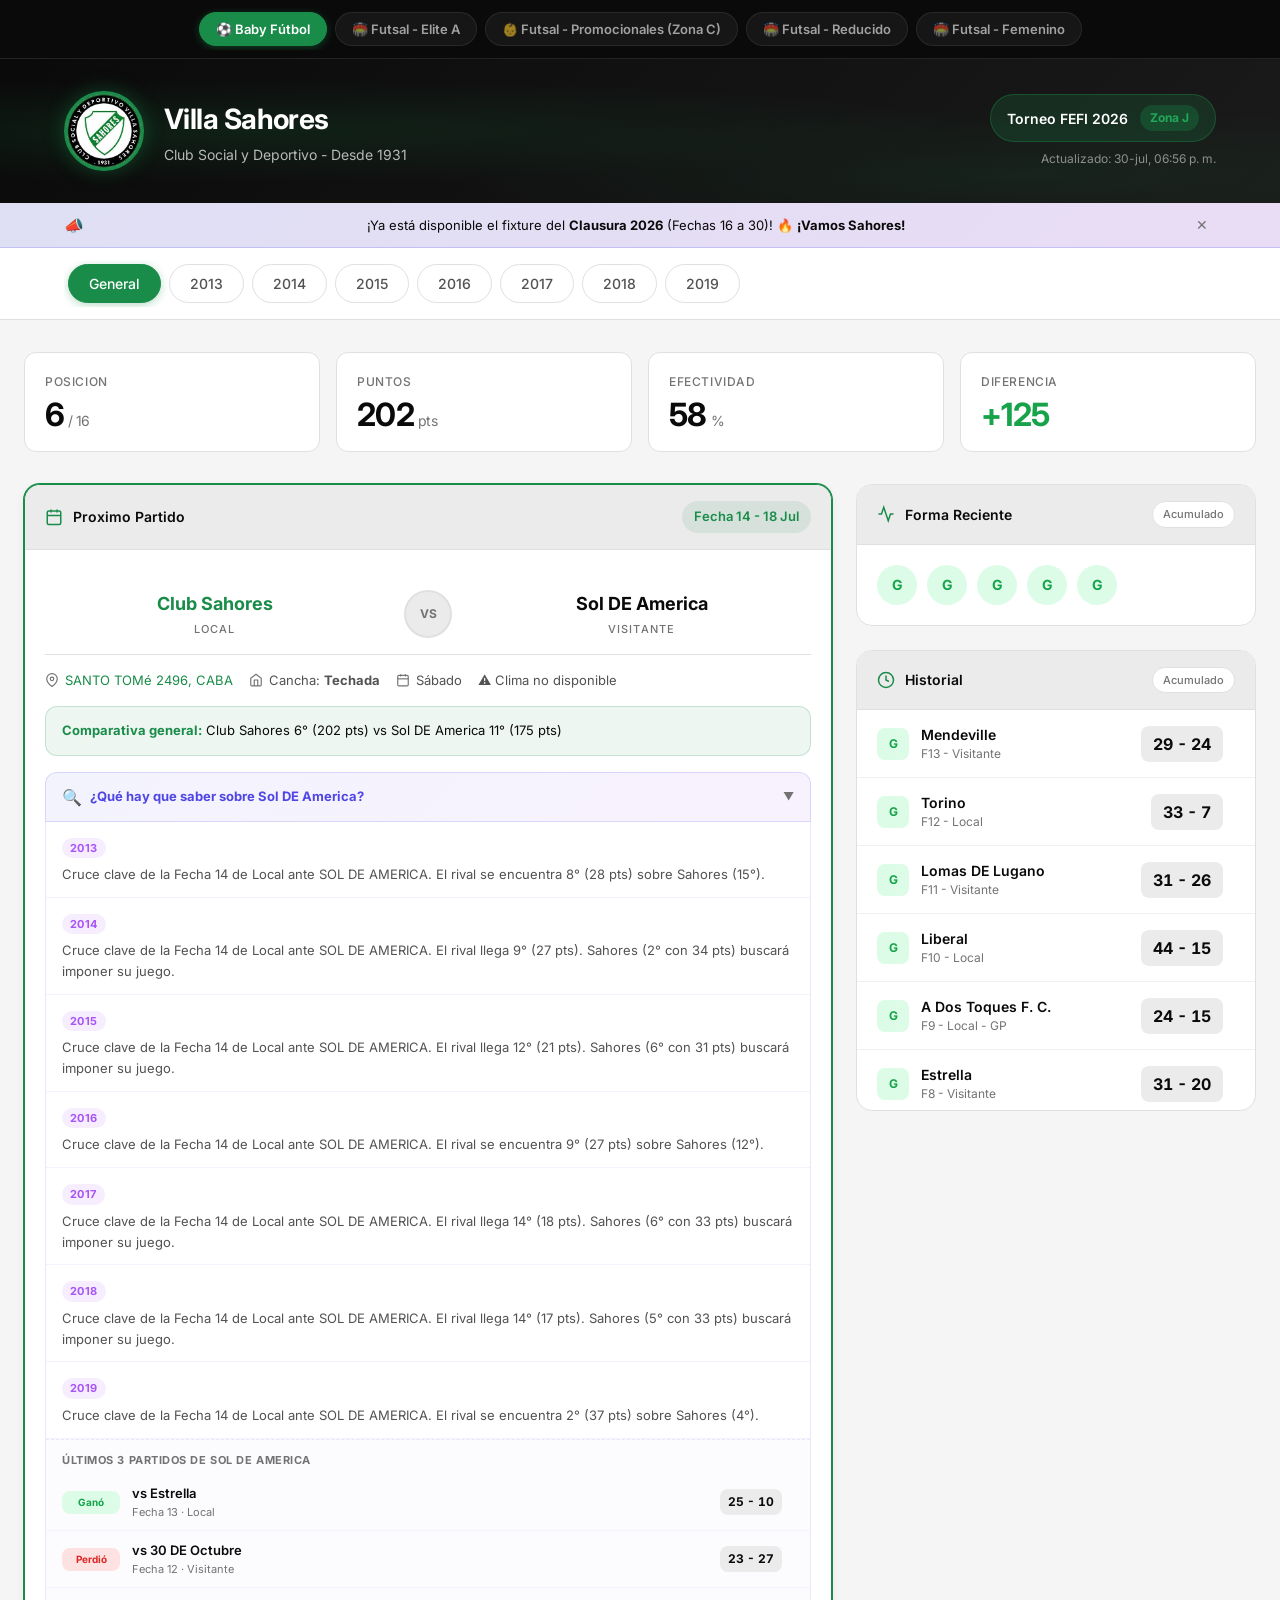
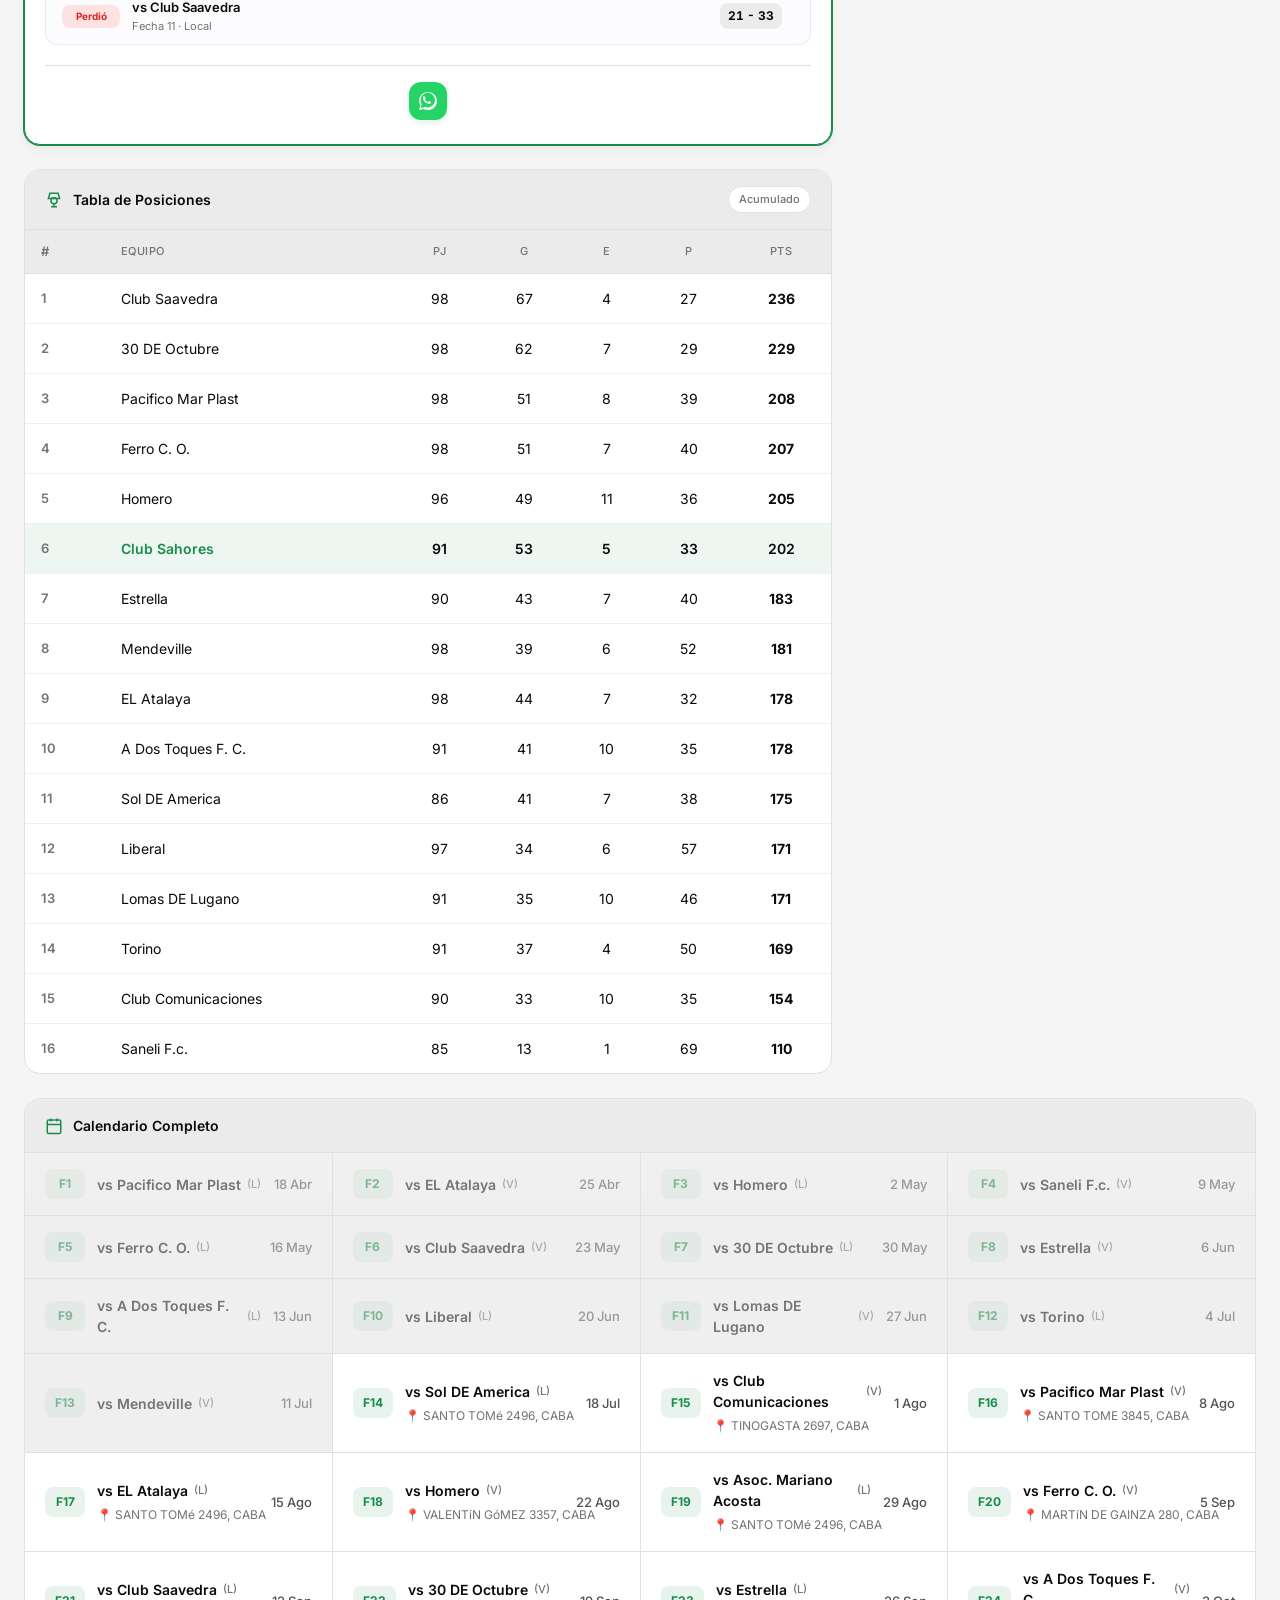
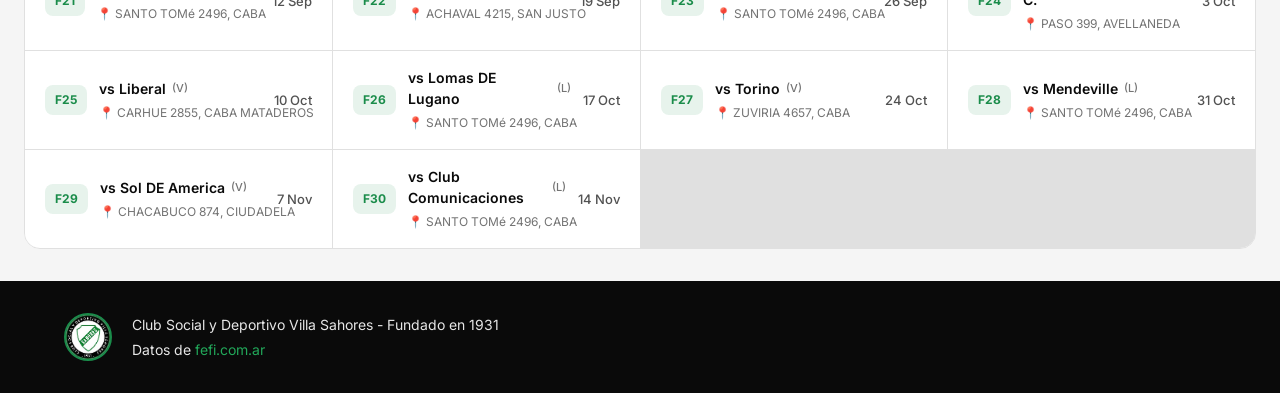
==== commit 1fc7242c: "fix(mobile): resolve horizontal overflow on main content for Futsal Elite, Promo and Femenino, updat" ====
--- a/web/index.html
+++ b/web/index.html
@@ -25,7 +25,7 @@
   <link rel="preconnect" href="https://fonts.googleapis.com">
   <link rel="preconnect" href="https://fonts.gstatic.com" crossorigin>
   <link href="https://fonts.googleapis.com/css2?family=Inter:wght@400;500;600;700&display=swap" rel="stylesheet">
-  <link rel="stylesheet" href="styles.css">
+  <link rel="stylesheet" href="styles.css?v=12">
 
   <!-- Google tag (gtag.js) -->
   <script async src="https://www.googletagmanager.com/gtag/js?id=G-KBW05P5Q7M"></script>
@@ -53,7 +53,10 @@
         ⚽ Baby Fútbol
       </button>
       <button class="sport-btn" data-sport="futsal" id="sport-btn-futsal">
-        🏟️ Futsal - Liga de Honor
+        🏟️ Futsal - Elite A
+      </button>
+      <button class="sport-btn" data-sport="futsal-promo" id="sport-btn-futsal-promo">
+        👶 Futsal - Promocionales (Zona C)
       </button>
       <button class="sport-btn" data-sport="futsal-reducido" id="sport-btn-futsal-reducido">
         🏟️ Futsal - Reducido
@@ -85,21 +88,21 @@
     </div>
   </header>
 
-  <!-- FEFI Clausura Banner -->
-  <div id="fefi-clausura-banner" class="clausura-banner" style="display: none;">
-    <div class="container clausura-banner-content">
-      <span class="clausura-banner-icon">📣</span>
-      <span class="clausura-banner-text">¡Ya está disponible el fixture del <strong>Clausura 2026</strong> (Fechas 16 a 30)! 🔥 <strong>¡Vamos Sahores!</strong></span>
-      <button class="clausura-banner-close" onclick="closeClausuraBanner()" aria-label="Cerrar aviso">✕</button>
+  <!-- Announcement Banner (FEFI & Futsal) -->
+  <div id="announcement-banner" class="announcement-banner" style="display: none;">
+    <div class="container announcement-banner-content">
+      <span class="announcement-banner-icon" id="announcement-banner-icon">📣</span>
+      <span class="announcement-banner-text" id="announcement-banner-text"></span>
+      <button class="announcement-banner-close" onclick="closeAnnouncementBanner()" aria-label="Cerrar aviso">✕</button>
     </div>
   </div>
 
-  <!-- Sub Tournament Selector for Futsal Liga de Honor -->
+  <!-- Sub Tournament Selector for Futsal Elite A -->
   <div id="sub-tournament-container" class="sub-tournament-container" style="display: none;">
     <div class="container">
       <div class="sub-tournament-selector" id="sub-tournament-selector">
-        <button class="sub-tab-btn active" data-sub="duelos">🏆 Torneo de Duelos</button>
-        <button class="sub-tab-btn" data-sub="regular">📊 Fase Regular</button>
+        <button class="sub-tab-btn active" data-sub="elite">🏆 Elite A (Clausura)</button>
+        <button class="sub-tab-btn" data-sub="antecedentes">📜 Antecedentes (Apertura Honor B)</button>
       </div>
     </div>
   </div>
@@ -239,20 +242,20 @@
     </div>
   </footer>
 
-  <script src="weather.js?v=5"></script>
-  <script src="share.js?v=5"></script>
-  <script src="futsal_stats.js?v=5"></script>
-  <script src="futsal.js?v=5"></script>
-  <script src="futsal_reducido.js?v=5"></script>
-  <script src="futsal_femenino.js?v=5"></script>
-  <script src="app.js?v=5"></script>
+  <script src="weather.js?v=12"></script>
+  <script src="share.js?v=12"></script>
+  <script src="futsal_stats.js?v=12"></script>
+  <script src="futsal.js?v=12"></script>
+  <script src="futsal_reducido.js?v=12"></script>
+  <script src="futsal_femenino.js?v=12"></script>
+  <script src="app.js?v=12"></script>
 
   <!-- Service Worker para PWA -->
   <script>
     if ('serviceWorker' in navigator) {
       window.addEventListener('load', function() {
         // Register sw.js with a cache buster parameter to force the browser to check for changes
-        navigator.serviceWorker.register('/sw.js?v=5').then(function(reg) {
+        navigator.serviceWorker.register('/sw.js?v=12').then(function(reg) {
           console.log('✅ Service Worker registrado:', reg.scope);
         }).catch(function(err) {
           console.log('⚠️ Service Worker error:', err);
--- a/web/styles.css
+++ b/web/styles.css
@@ -91,12 +91,17 @@
   min-height: 100vh;
   display: flex;
   flex-direction: column;
+  overflow-x: hidden;
+  max-width: 100vw;
+  width: 100%;
 }
 
 .container {
   max-width: 1200px;
   margin: 0 auto;
   padding: 0 24px;
+  box-sizing: border-box;
+  width: 100%;            /* Force container to match parent width, not content width */
 }
 
 a {
@@ -113,74 +118,95 @@
 .sport-selector {
   background: var(--brand-black);
   border-bottom: 1px solid rgba(255, 255, 255, 0.1);
-  padding: 10px 0;
-  padding-top: calc(10px + env(safe-area-inset-top, 0px));
+  padding: 8px 0;
+  padding-top: calc(8px + env(safe-area-inset-top, 0px));
+  width: 100%;
+}
+
+.sport-selector-row {
+  display: flex;
+  flex-wrap: nowrap;
   overflow-x: auto;
   -webkit-overflow-scrolling: touch;
   scrollbar-width: none;
-}
-
-.sport-selector::-webkit-scrollbar {
+  gap: 8px;
+  padding: 4px 16px;
+  max-width: 100%;
+  box-sizing: border-box;
+  align-items: center;
+  justify-content: flex-start;
+}
+
+@media (min-width: 900px) {
+  .sport-selector-row {
+    justify-content: center;
+    max-width: 1000px;
+    margin: 0 auto;
+  }
+}
+
+.sport-selector-row::-webkit-scrollbar {
   display: none;
 }
 
-.sport-selector-row {
-  display: flex;
-  gap: 6px;
-  background: rgba(255, 255, 255, 0.06);
-  border-radius: var(--radius-full);
-  padding: 4px;
-  max-width: 600px;
-  width: fit-content;
-  min-width: 0;
-}
-
 .sport-btn {
-  flex: 1 0 auto;
-  padding: 10px 20px;
-  font-size: 14px;
+  flex: 0 0 auto;
+  padding: 8px 16px;
+  font-size: 13px;
   font-weight: 600;
   font-family: inherit;
-  background: transparent;
-  border: none;
+  background: rgba(255, 255, 255, 0.05);
+  border: 1px solid rgba(255, 255, 255, 0.08);
   border-radius: var(--radius-full);
   cursor: pointer;
-  color: rgba(255, 255, 255, 0.5);
+  color: rgba(255, 255, 255, 0.6);
   transition: all var(--transition-base);
   white-space: nowrap;
+  text-align: center;
+  display: inline-flex;
+  align-items: center;
+  justify-content: center;
+  gap: 6px;
 }
 
 .sport-btn:hover {
-  color: rgba(255, 255, 255, 0.8);
+  background: rgba(255, 255, 255, 0.1);
+  color: rgba(255, 255, 255, 0.9);
 }
 
 .sport-btn.active {
   background: var(--brand-green);
+  border-color: var(--brand-green);
   color: white;
   box-shadow: 0 2px 8px rgba(26, 140, 74, 0.4);
 }
 
 @media (max-width: 600px) {
   .sport-selector {
-    padding: 12px 0;
+    padding: 8px 0;
   }
 
   .sport-selector-row {
-    max-width: none;
+    display: flex;
+    flex-wrap: wrap;
+    justify-content: center;
+    gap: 6px;
+    padding: 4px 8px;
+    max-width: 100%;
     width: 100%;
-    display: grid;
-    grid-template-columns: 1fr 1fr;
-    border-radius: var(--radius-md);
-    gap: 6px;
+  }
+
+  .sport-selector-row::-webkit-scrollbar {
+    display: none;
   }
 
   .sport-btn {
-    padding: 10px 8px;
+    flex: 0 1 auto;
+    padding: 6px 12px;
     font-size: 11px;
-    white-space: normal;
-    text-align: center;
-    border-radius: var(--radius-md);
-    display: flex;
+    white-space: nowrap;
+    border-radius: var(--radius-full);
+    display: inline-flex;
     align-items: center;
     justify-content: center;
   }
@@ -339,6 +365,9 @@
 .main-content {
   flex: 1;
   padding: 32px 24px;
+  min-width: 0;          /* Allow flex child to shrink below content width */
+  overflow-x: hidden;    /* Clip any overflowing children */
+  max-width: 100%;       /* Never exceed parent width */
 }
 
 /* Stats Grid */
@@ -413,18 +442,22 @@
   grid-template-columns: 1fr 400px;
   gap: 24px;
   margin-bottom: 24px;
+  min-width: 0;          /* Prevent grid from expanding parent */
+  max-width: 100%;
 }
 
 .col-main {
   display: flex;
   flex-direction: column;
   gap: 24px;
+  min-width: 0;          /* Allow grid child to shrink */
 }
 
 .col-side {
   display: flex;
   flex-direction: column;
   gap: 24px;
+  min-width: 0;          /* Allow grid child to shrink */
 }
 
 /* Cards */
@@ -1370,13 +1403,21 @@
   background: var(--brand-black);
   border-bottom: 1px solid var(--border-light);
   padding: 12px 0;
-  transition: all var(--transition-normal);
+  overflow: hidden;
+  width: 100%;
+  max-width: 100%;
+  box-sizing: border-box;
 }
 
 .sub-tournament-selector {
   display: flex;
-  gap: 12px;
+  flex-wrap: wrap;
+  gap: 8px;
   justify-content: center;
+  width: 100%;
+  max-width: 100%;
+  box-sizing: border-box;
+  padding: 0 8px;
 }
 
 .sub-tab-btn {
@@ -1385,13 +1426,17 @@
   color: var(--text-secondary);
   font-size: 13px;
   font-weight: 600;
-  padding: 8px 18px;
+  padding: 8px 16px;
   border-radius: var(--radius-md);
   cursor: pointer;
   display: inline-flex;
   align-items: center;
   gap: 6px;
   transition: all var(--transition-fast);
+  white-space: nowrap;
+  flex: 0 1 auto;
+  max-width: 100%;
+  box-sizing: border-box;
 }
 
 .sub-tab-btn:hover {
@@ -1407,15 +1452,15 @@
   box-shadow: 0 0 12px rgba(26, 140, 74, 0.15);
 }
 
-/* FEFI Clausura Announcement Banner */
-.clausura-banner {
+/* FEFI & Futsal Announcement Banner */
+.announcement-banner, .clausura-banner {
   background: linear-gradient(135deg, rgba(99, 102, 241, 0.15), rgba(168, 85, 247, 0.15));
   border-bottom: 1px solid rgba(99, 102, 241, 0.25);
   padding: 10px 0;
   animation: fadeIn 0.3s ease-out;
 }
 
-.clausura-banner-content {
+.announcement-banner-content, .clausura-banner-content {
   display: flex;
   align-items: center;
   justify-content: center;
@@ -1425,16 +1470,16 @@
   color: var(--text, #f8fafc);
 }
 
-.clausura-banner-icon {
+.announcement-banner-icon, .clausura-banner-icon {
   font-size: 16px;
   flex-shrink: 0;
 }
 
-.clausura-banner-text {
+.announcement-banner-text, .clausura-banner-text {
   line-height: 1.4;
 }
 
-.clausura-banner-close {
+.announcement-banner-close, .clausura-banner-close {
   background: transparent;
   border: none;
   color: var(--text-muted, #94a3b8);
@@ -1446,10 +1491,126 @@
   flex-shrink: 0;
 }
 
-.clausura-banner-close:hover {
+.announcement-banner-close:hover, .clausura-banner-close:hover {
   background: rgba(255, 255, 255, 0.15);
   color: #fff;
 }
 
-
-
+/* Mobile Optimization & Anti-Overflow — consolidated ruleset */
+html, body {
+  max-width: 100vw;
+  overflow-x: hidden !important;
+}
+
+.team-block {
+  min-width: 0;
+}
+
+.team-name {
+  word-break: break-word;
+  overflow-wrap: break-word;
+}
+
+.announcement-banner-text, .clausura-banner-text {
+  line-height: 1.4;
+  min-width: 0;
+  flex: 1 1 auto;
+}
+
+/* Sub-tournament selector: wraps cleanly on narrow screens */
+.sub-tournament-selector {
+  display: flex;
+  flex-wrap: wrap;
+  gap: 8px;
+  justify-content: center;
+  width: 100%;
+  max-width: 100%;
+  box-sizing: border-box;
+  padding: 4px 8px;
+}
+
+.sub-tab-btn {
+  flex: 1 1 auto;
+  max-width: 100%;
+  text-align: center;
+  justify-content: center;
+  box-sizing: border-box;
+  white-space: normal;
+  padding: 8px 14px;
+  font-size: 12px;
+}
+
+/* Tables always scroll internally, never push parent */
+.table-wrapper,
+#futsal-stats-table-wrapper,
+.standings-wrapper {
+  width: 100%;
+  max-width: 100%;
+  overflow-x: auto;
+  -webkit-overflow-scrolling: touch;
+  display: block;
+  box-sizing: border-box;
+}
+
+@media (max-width: 600px) {
+  /* Sub-tournament: stack vertically on phones */
+  .sub-tournament-selector {
+    flex-direction: column;
+    align-items: stretch;
+    padding: 4px 12px;
+  }
+
+  .sub-tab-btn {
+    width: 100%;
+    text-align: center;
+  }
+
+  /* Compact match card on small screens */
+  .match-content {
+    padding: 16px 12px;
+  }
+
+  .match-teams {
+    gap: 8px;
+  }
+
+  .team-name {
+    font-size: 14px;
+  }
+
+  /* Compact main content padding */
+  .main-content {
+    padding: 16px 12px;
+  }
+
+  .container {
+    padding: 0 12px;
+  }
+
+  /* Scouting and history items don't overflow */
+  .scouting-item,
+  .scouting-match-item,
+  .history-item {
+    overflow: hidden;
+    max-width: 100%;
+  }
+
+  /* Match meta row wraps instead of overflows */
+  .match-meta {
+    flex-wrap: wrap;
+  }
+}
+
+@media (max-width: 400px) {
+  .sub-tab-btn {
+    font-size: 11px;
+    padding: 7px 10px;
+  }
+
+  .team-name {
+    font-size: 13px;
+  }
+}
+
+
+
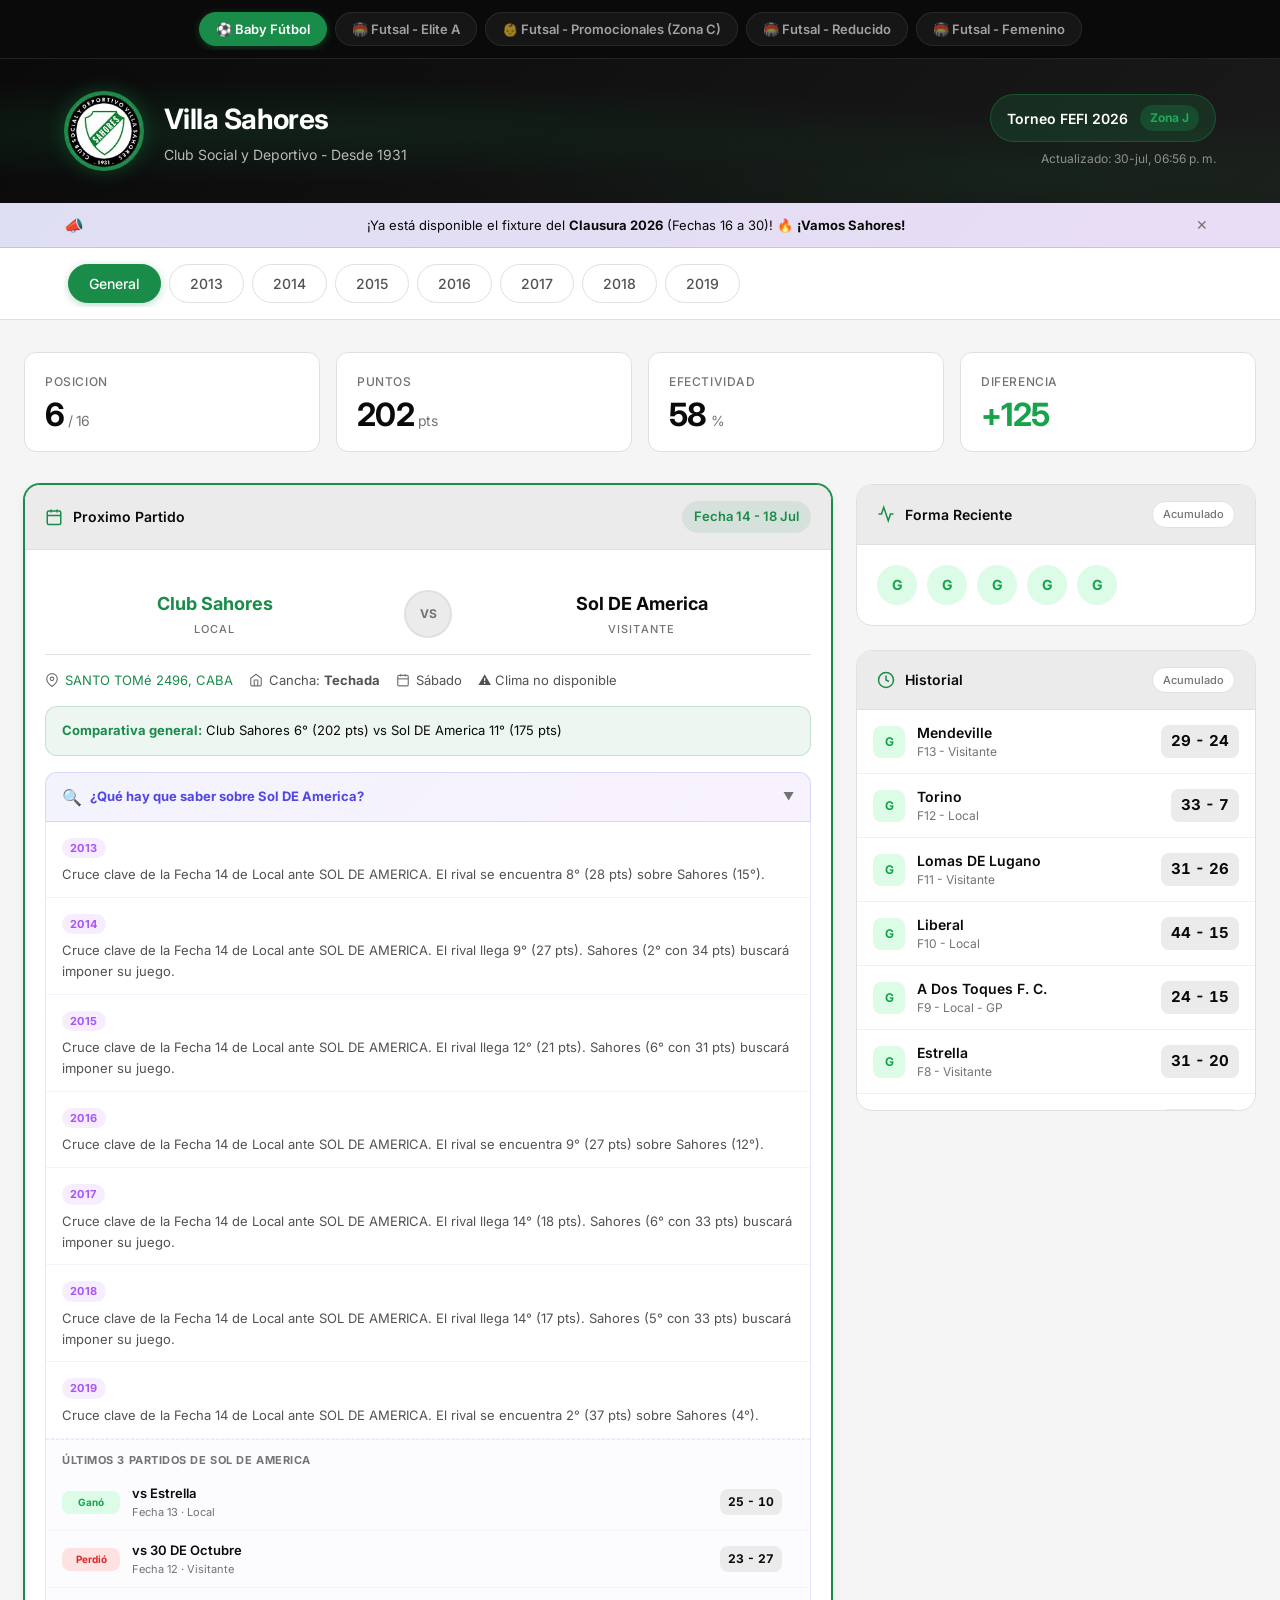
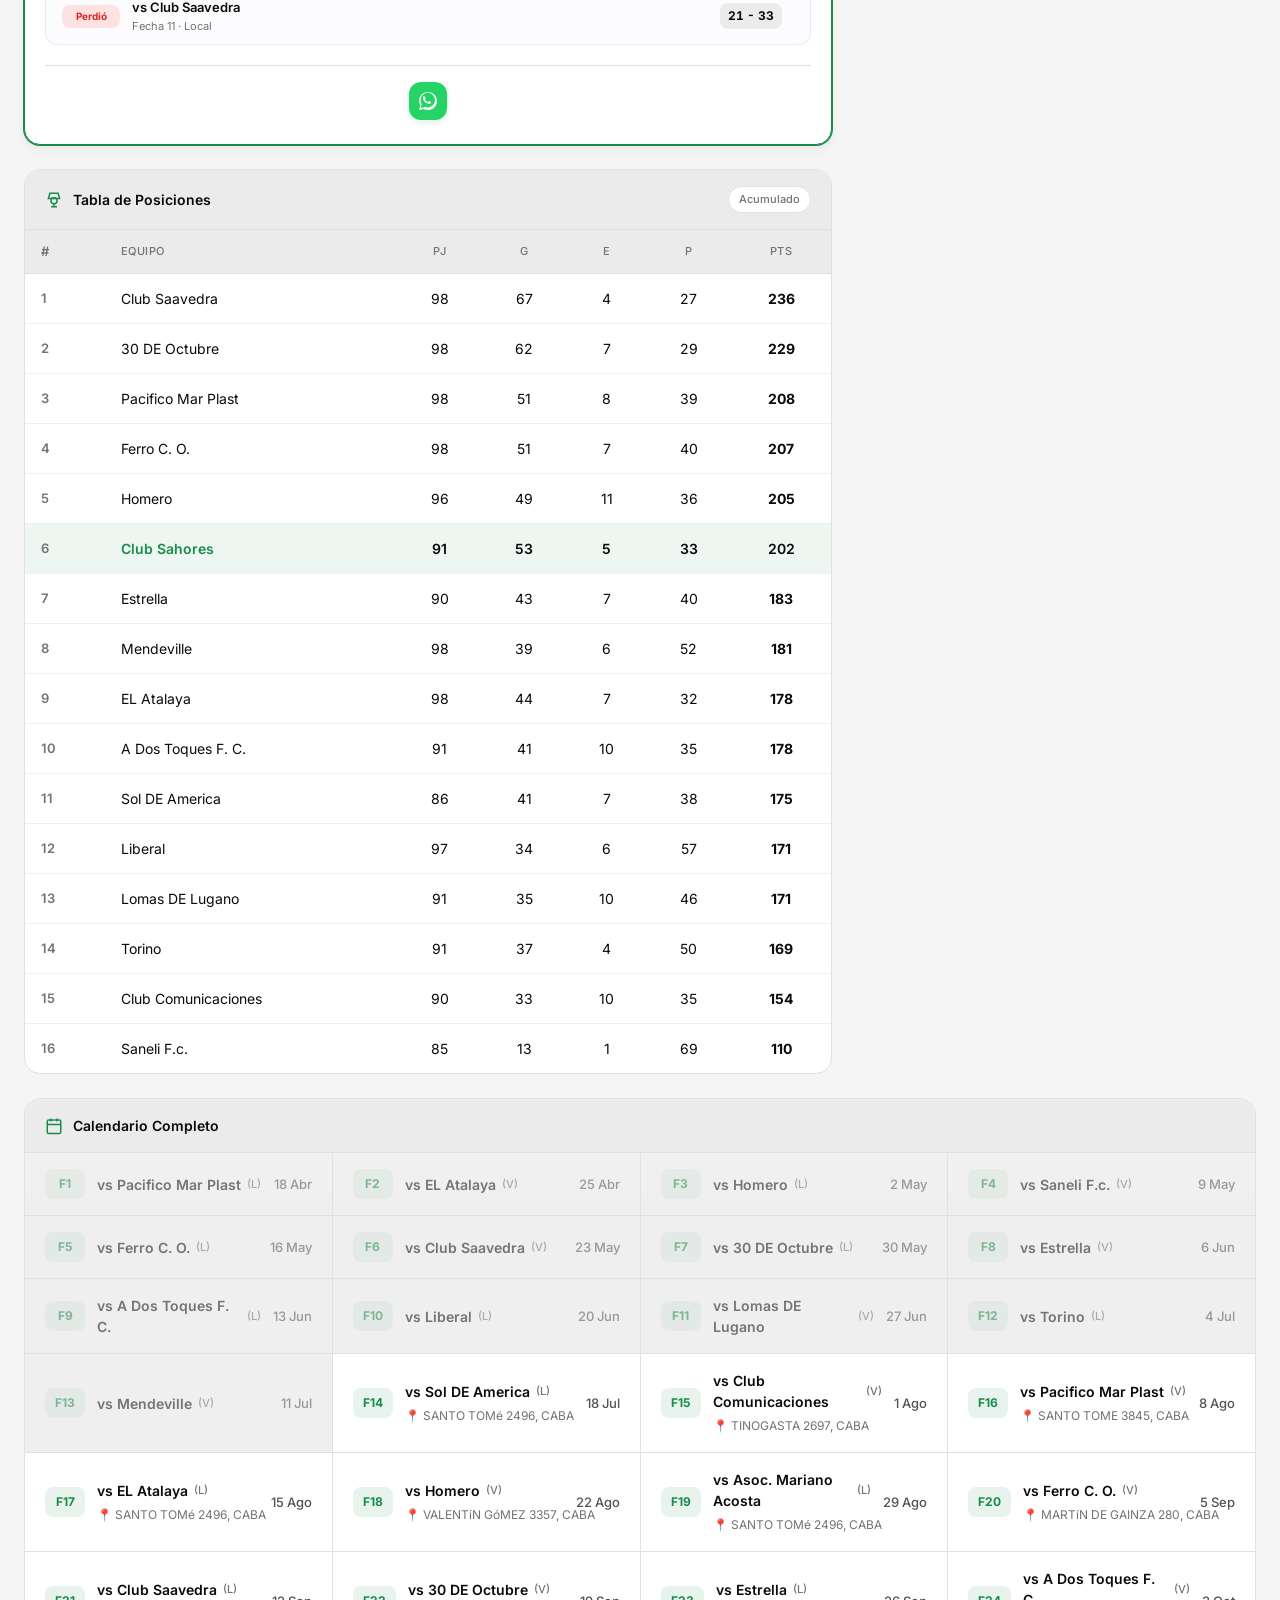
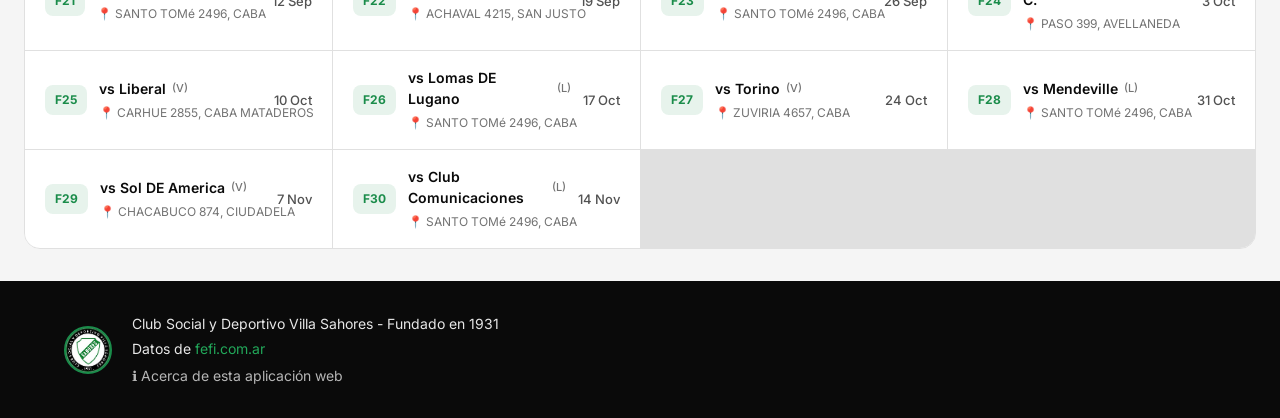
==== commit 329ab4b9: "feat: add 'Acerca de esta aplicación web' page, WhatsApp contact button and mobile layout fixes" ====
--- a/web/index.html
+++ b/web/index.html
@@ -237,6 +237,9 @@
         <div class="footer-text">
           <p>Club Social y Deportivo Villa Sahores - Fundado en 1931</p>
           <p class="footer-credits" id="footer-credits">Datos de <a href="https://fefi.com.ar/2026-torneo-anual-baby-futbol/j/" target="_blank" rel="noopener">fefi.com.ar</a></p>
+          <p class="footer-about">
+            <a href="acerca-de.html" class="footer-about-link">ℹ️ Acerca de esta aplicación web</a>
+          </p>
         </div>
       </div>
     </div>
--- a/web/styles.css
+++ b/web/styles.css
@@ -835,11 +835,11 @@
 }
 
 .history-item {
-  display: grid;
-  grid-template-columns: auto 1fr auto auto;
-  align-items: center;
+  display: flex;
+  align-items: center;
+  justify-content: space-between;
   gap: 12px;
-  padding: 14px 20px;
+  padding: 12px 16px;
   border-bottom: 1px solid var(--border-light);
   transition: background var(--transition-fast);
 }
@@ -855,12 +855,14 @@
 .history-result {
   width: 32px;
   height: 32px;
+  min-width: 32px;
   border-radius: var(--radius-sm);
   font-size: 12px;
   font-weight: 700;
   display: inline-flex;
   align-items: center;
   justify-content: center;
+  flex-shrink: 0;
 }
 
 .history-result.W {
@@ -881,6 +883,7 @@
 .history-rival {
   display: flex;
   flex-direction: column;
+  flex: 1;
   min-width: 0;
 }
 
@@ -895,16 +898,21 @@
 .history-rival-meta {
   font-size: 12px;
   color: var(--text-muted);
+  white-space: nowrap;
+  overflow: hidden;
+  text-overflow: ellipsis;
 }
 
 .history-score {
   font-variant-numeric: tabular-nums;
   font-weight: 700;
-  font-size: 16px;
+  font-size: 15px;
   white-space: nowrap;
   background: var(--bg-alt);
-  padding: 6px 12px;
+  padding: 5px 10px;
   border-radius: var(--radius-sm);
+  flex-shrink: 0;
+  margin-left: auto;
 }
 
 /* Schedule Grid */
@@ -1012,6 +1020,25 @@
 
 .footer-credits a {
   color: var(--brand-green-light);
+}
+
+.footer-about {
+  font-size: 12px;
+  margin-top: 6px;
+}
+
+.footer-about-link {
+  color: rgba(255, 255, 255, 0.7);
+  text-decoration: none;
+  display: inline-flex;
+  align-items: center;
+  gap: 6px;
+  transition: color var(--transition-fast);
+}
+
+.footer-about-link:hover {
+  color: var(--brand-green-light);
+  text-decoration: underline;
 }
 
 /* Loading State */
@@ -1599,6 +1626,48 @@
   .match-meta {
     flex-wrap: wrap;
   }
+
+  /* History item compact & perfectly readable on mobile */
+  .history-item {
+    padding: 10px 10px;
+    gap: 8px;
+  }
+
+  .history-result {
+    width: 26px;
+    height: 26px;
+    min-width: 26px;
+    font-size: 11px;
+  }
+
+  .history-rival-name {
+    font-size: 13px;
+  }
+
+  .history-rival-meta {
+    font-size: 11px;
+  }
+
+  .history-score {
+    font-size: 13px;
+    padding: 4px 8px;
+  }
+
+  /* Center footer content on mobile */
+  footer .footer-content {
+    flex-direction: column;
+    text-align: center;
+    justify-content: center;
+    gap: 12px;
+  }
+
+  footer .footer-text {
+    text-align: center;
+  }
+
+  footer .footer-about-link {
+    justify-content: center;
+  }
 }
 
 @media (max-width: 400px) {
